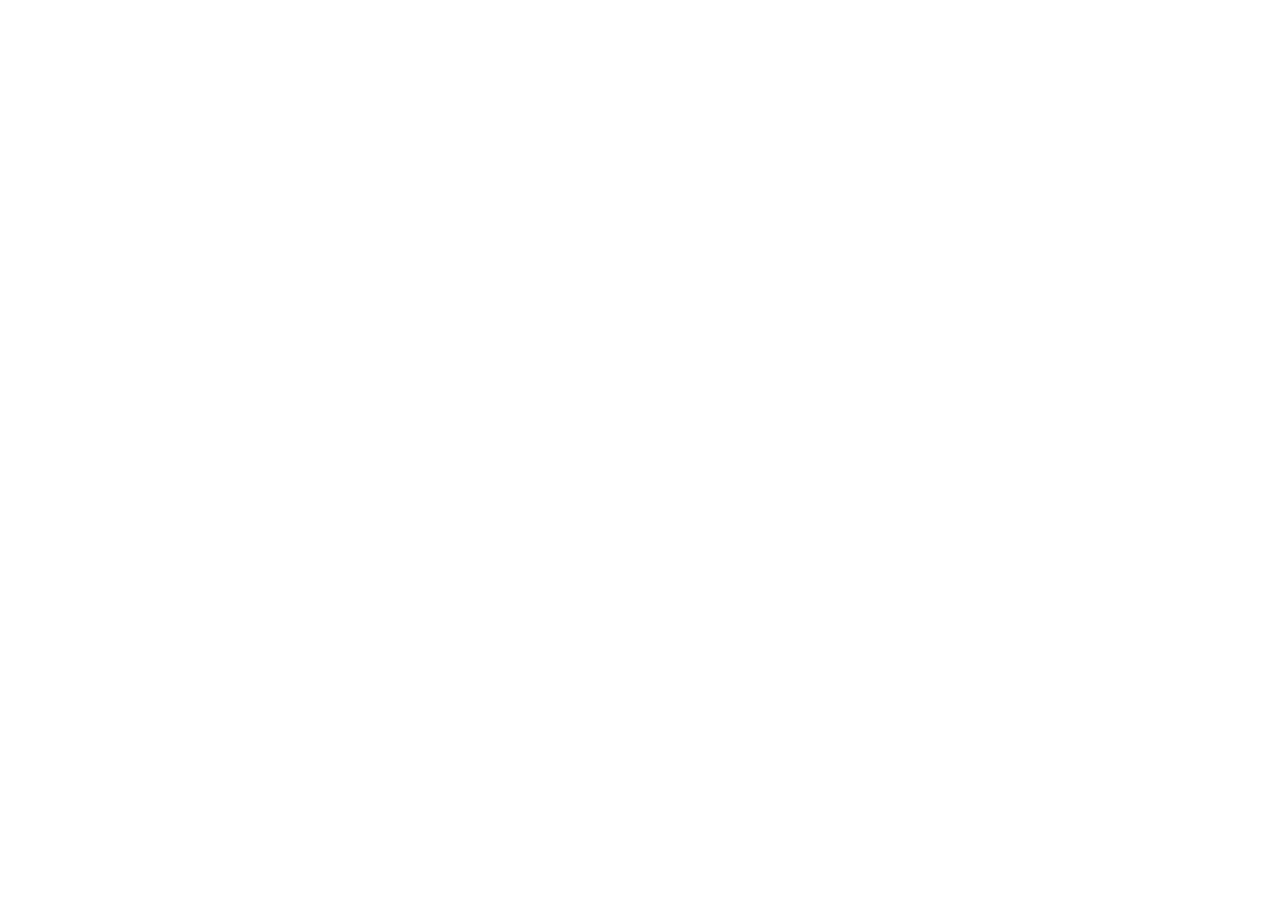
==== SocialMedia/index.html @ 07f54023 "Social Media" ====
<!DOCTYPE html>
<html lang="en">
<head>
    <meta charset="UTF-8">
    <meta name="viewport" content="width=device-width, initial-scale=1.0">
    <title>Document</title>
    <link rel="stylesheet" href="style.css">
    <script src="main.js"></script>
</head>
<body>
    
</body>
</html>
---- SocialMedia/style.css ----
*{
    padding: 0;
    margin: 0;
    box-sizing: border-box;
}

body {
    font-size: 1.6rem; 
}

html {
    font-size: 62.5%;
}
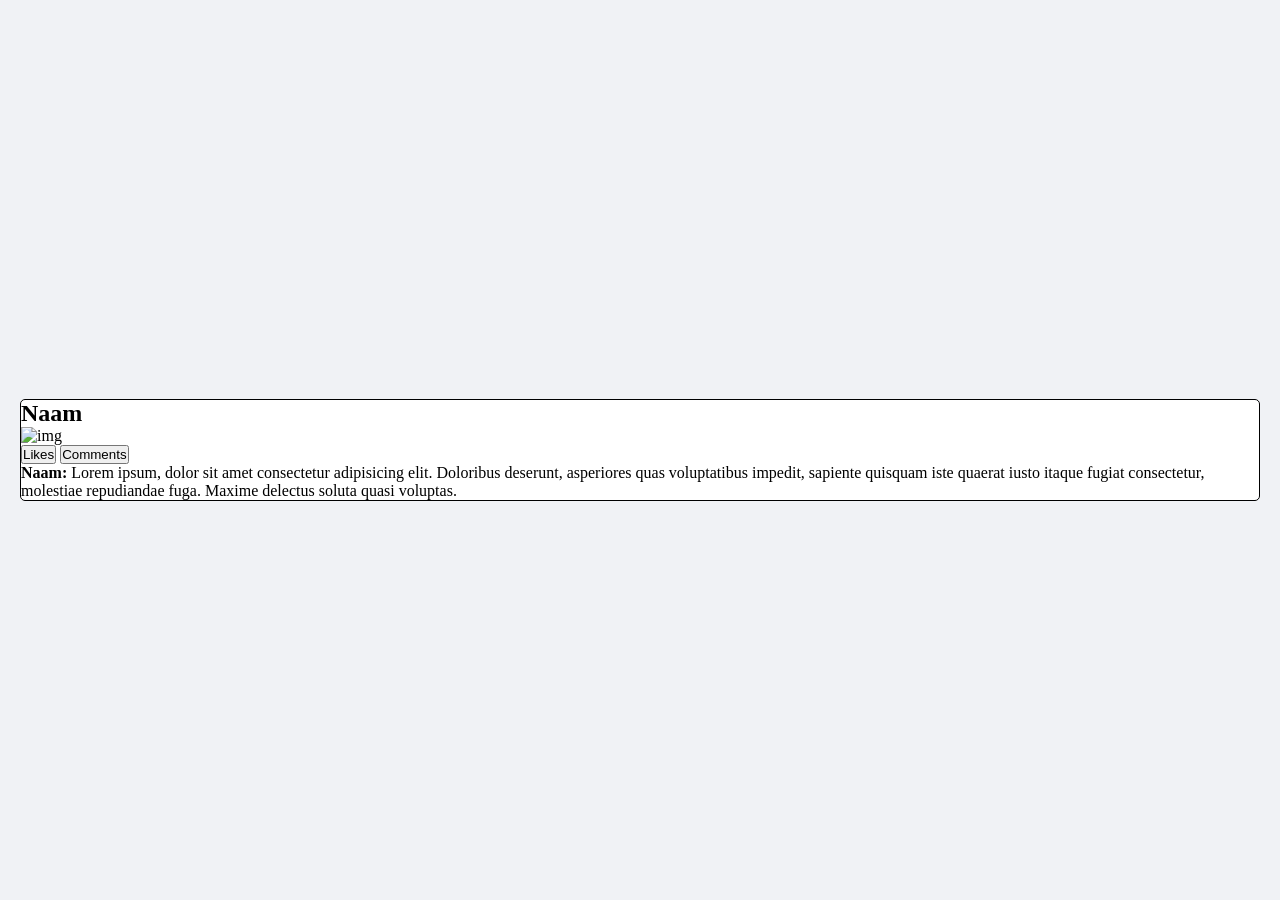
==== commit 94620481: "inleveren" ====
--- a/SocialMedia/index.html
+++ b/SocialMedia/index.html
@@ -8,6 +8,26 @@
     <script src="main.js"></script>
 </head>
 <body>
-    
+    <article class="post">
+           <header class="postHeader">
+                <h2>Naam</h2>
+           </header>
+
+           <figure class="postImage">
+                <img src="https://www.cats.org.uk/media/yhxbyvoy/230215case104.jpg" alt="img">
+           </figure>
+
+           <footer class="postFooter">
+                <div class="buttons">
+                    <button class="Likes">Likes</button>
+                    <button class="Comments">Comments</button>
+
+                    <p class="postText">
+                        <strong>Naam:</strong> Lorem ipsum, dolor sit amet consectetur adipisicing elit. Doloribus deserunt, asperiores quas voluptatibus impedit, sapiente quisquam iste quaerat iusto itaque fugiat consectetur, molestiae repudiandae fuga. Maxime delectus soluta quasi voluptas.
+                    </p>
+                </div>
+           </footer>
+    </article>
+
 </body>
 </html>
--- a/SocialMedia/style.css
+++ b/SocialMedia/style.css
@@ -6,8 +6,22 @@
 
 body {
     font-size: 1.6rem; 
+    background-color: #f0f2f5;
+    display: flex;
+    justify-content: center;
+    align-items: center;
+    min-height: 100vh;
+    padding: 20px;
 }
 
 html {
     font-size: 62.5%;
+}
+
+.post {
+    width: 100%;
+    background-color: #ffffff;
+    border: 1px solid black;
+    border-radius: 5px;
+    
 }
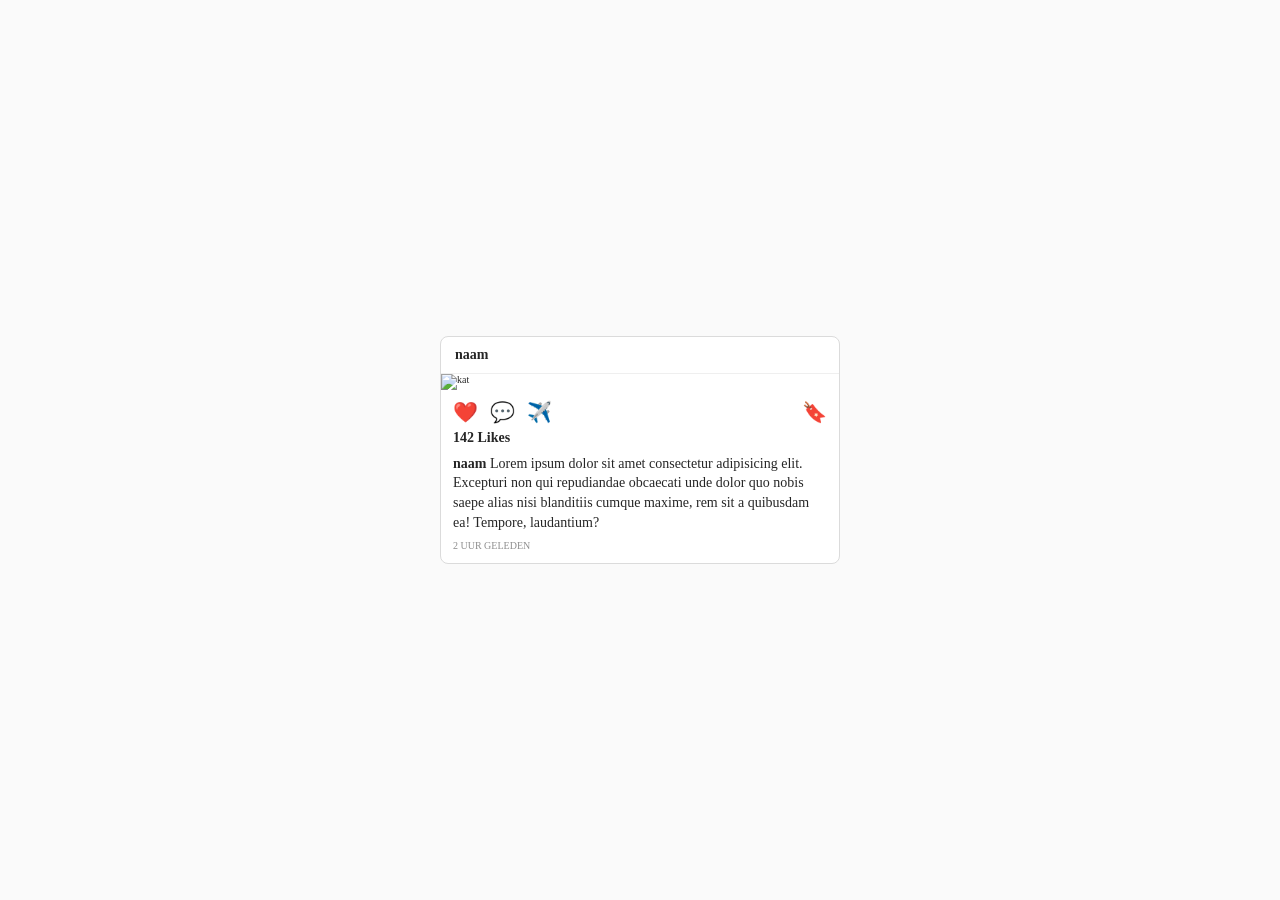
==== commit 661391a6: "inleveren" ====
--- a/SocialMedia/index.html
+++ b/SocialMedia/index.html
@@ -3,31 +3,40 @@
 <head>
     <meta charset="UTF-8">
     <meta name="viewport" content="width=device-width, initial-scale=1.0">
-    <title>Document</title>
+    <title>Instagram Post</title>
     <link rel="stylesheet" href="style.css">
     <script src="main.js"></script>
 </head>
 <body>
     <article class="post">
-           <header class="postHeader">
-                <h2>Naam</h2>
-           </header>
+        <header class="postHeader">
+            <span class="username">naam</span>
+        </header>
 
-           <figure class="postImage">
-                <img src="https://www.cats.org.uk/media/yhxbyvoy/230215case104.jpg" alt="img">
-           </figure>
+        <figure class="postImage">
+            <img src="https://www.cats.org.uk/media/yhxbyvoy/230215case104.jpg" alt="kat">
+        </figure>
 
-           <footer class="postFooter">
-                <div class="buttons">
-                    <button class="Likes">Likes</button>
-                    <button class="Comments">Comments</button>
+        <footer class="postFooter">
+            <div class="buttons">
+                <div class="left-buttons">
+                    <button class="btn-icon" aria-label="Likes">❤️</button>
+                    <button class="btn-icon" aria-label="Reageren">💬</button>
+                    <button class="btn-icon" aria-label="Delen">✈️</button>
+                </div>
+                <button class="btn-icon" aria-label="Opslaan">🔖</button>
+            </div>
 
-                    <p class="postText">
-                        <strong>Naam:</strong> Lorem ipsum, dolor sit amet consectetur adipisicing elit. Doloribus deserunt, asperiores quas voluptatibus impedit, sapiente quisquam iste quaerat iusto itaque fugiat consectetur, molestiae repudiandae fuga. Maxime delectus soluta quasi voluptas.
-                    </p>
-                </div>
-           </footer>
+            <p class="likesText"><strong>142 Likes</strong></p>
+
+            <p class="postText">
+                <strong>naam</strong> Lorem ipsum dolor sit amet consectetur adipisicing elit. Excepturi non qui repudiandae obcaecati unde dolor quo nobis saepe alias nisi blanditiis cumque maxime, rem sit a quibusdam ea! Tempore, laudantium?
+            </p>
+
+            <div class="commentsSection">
+                <span class="timeAgo">2 UUR GELEDEN</span>
+            </div>
+        </footer>
     </article>
-
 </body>
 </html>
--- a/SocialMedia/style.css
+++ b/SocialMedia/style.css
@@ -1,12 +1,16 @@
-*{
+* {
     padding: 0;
     margin: 0;
     box-sizing: border-box;
 }
 
+html {
+    font-size: 62.5%;
+}
+
 body {
-    font-size: 1.6rem; 
-    background-color: #f0f2f5;
+    background-color: #fafafa;
+    color: #262626;
     display: flex;
     justify-content: center;
     align-items: center;
@@ -14,14 +18,76 @@
     padding: 20px;
 }
 
-html {
-    font-size: 62.5%;
+.post {
+    width: 100%;
+    max-width: 400px;
+    background-color: #ffffff;
+    border: 1px solid #dbdbdb;
+    border-radius: 8px;
+    overflow: hidden;
 }
 
-.post {
+.postHeader {
+    display: flex;
+    align-items: center;
+    padding: 10px 14px;
+    gap: 10px;
+    border-bottom: 1px solid #efefef;
+}
+
+.username {
+    font-weight: 600;
+    font-size: 1.4rem;
+}
+
+.postImage img {
     width: 100%;
-    background-color: #ffffff;
-    border: 1px solid black;
-    border-radius: 5px;
-    
-}+    height: auto;
+    display: block;
+}
+
+.postFooter {
+    padding: 12px;
+    display: flex;
+    flex-direction: column;
+    gap: 8px;
+}
+
+.buttons {
+    display: flex;
+    justify-content: space-between;
+    align-items: center;
+}
+
+.left-buttons {
+    display: flex;
+    gap: 12px;
+}
+
+.btn-icon {
+    background: none;
+    border: none;
+    font-size: 2rem;
+    cursor: pointer;
+    line-height: 1;
+}
+
+.btn-icon:hover {
+    opacity: 0.6;
+}
+
+.likesText {
+    font-size: 1.4rem;
+}
+
+.postText {
+    font-size: 1.4rem;
+    line-height: 1.4;
+}
+
+.timeAgo {
+    color: #8e8e8e;
+    font-size: 1rem;
+    text-transform: uppercase;
+    margin-top: 4px;
+}
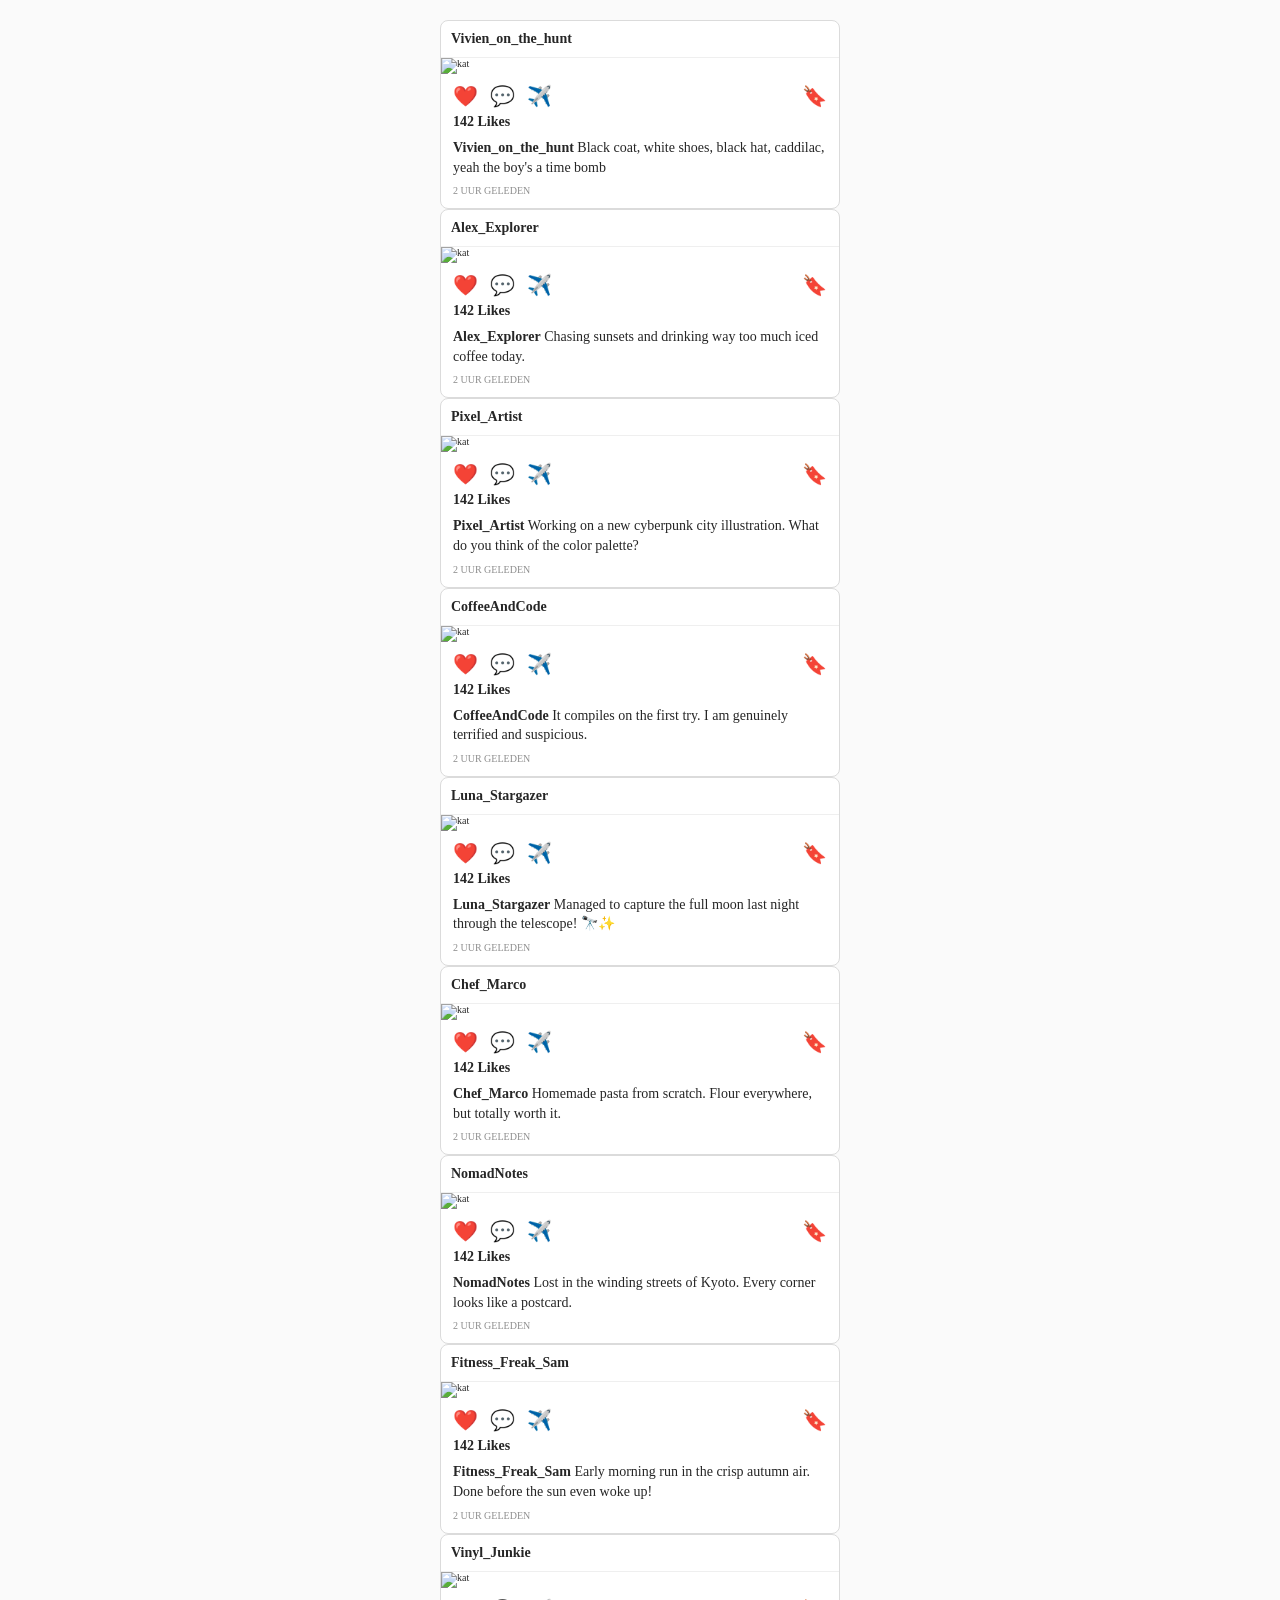
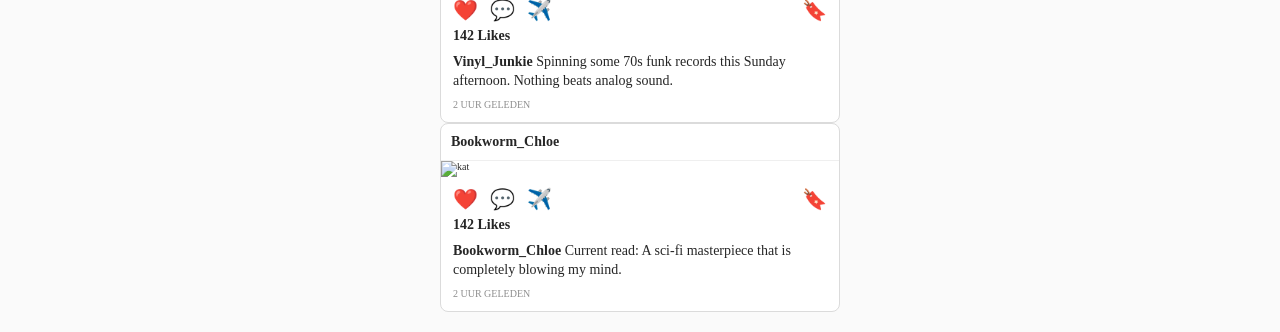
==== commit b9e2f09a: "post.js gemaakt met de data.json" ====
--- a/SocialMedia/index.html
+++ b/SocialMedia/index.html
@@ -5,38 +5,9 @@
     <meta name="viewport" content="width=device-width, initial-scale=1.0">
     <title>Instagram Post</title>
     <link rel="stylesheet" href="style.css">
-    <script src="main.js"></script>
+    <script src="main.js" type="module"></script>
 </head>
 <body>
-    <article class="post">
-        <header class="postHeader">
-            <span class="username">naam</span>
-        </header>
-
-        <figure class="postImage">
-            <img src="https://www.cats.org.uk/media/yhxbyvoy/230215case104.jpg" alt="kat">
-        </figure>
-
-        <footer class="postFooter">
-            <div class="buttons">
-                <div class="left-buttons">
-                    <button class="btn-icon" aria-label="Likes">❤️</button>
-                    <button class="btn-icon" aria-label="Reageren">💬</button>
-                    <button class="btn-icon" aria-label="Delen">✈️</button>
-                </div>
-                <button class="btn-icon" aria-label="Opslaan">🔖</button>
-            </div>
-
-            <p class="likesText"><strong>142 Likes</strong></p>
-
-            <p class="postText">
-                <strong>naam</strong> Lorem ipsum dolor sit amet consectetur adipisicing elit. Excepturi non qui repudiandae obcaecati unde dolor quo nobis saepe alias nisi blanditiis cumque maxime, rem sit a quibusdam ea! Tempore, laudantium?
-            </p>
-
-            <div class="commentsSection">
-                <span class="timeAgo">2 UUR GELEDEN</span>
-            </div>
-        </footer>
-    </article>
+    <div id="articleListId"></div>
 </body>
 </html>
--- a/SocialMedia/style.css
+++ b/SocialMedia/style.css
@@ -14,7 +14,6 @@
     display: flex;
     justify-content: center;
     align-items: center;
-    min-height: 100vh;
     padding: 20px;
 }
 
@@ -24,13 +23,13 @@
     background-color: #ffffff;
     border: 1px solid #dbdbdb;
     border-radius: 8px;
-    overflow: hidden;
+    overflow: hidden;  
 }
 
 .postHeader {
     display: flex;
     align-items: center;
-    padding: 10px 14px;
+    padding: 10px;
     gap: 10px;
     border-bottom: 1px solid #efefef;
 }
@@ -72,10 +71,6 @@
     line-height: 1;
 }
 
-.btn-icon:hover {
-    opacity: 0.6;
-}
-
 .likesText {
     font-size: 1.4rem;
 }
